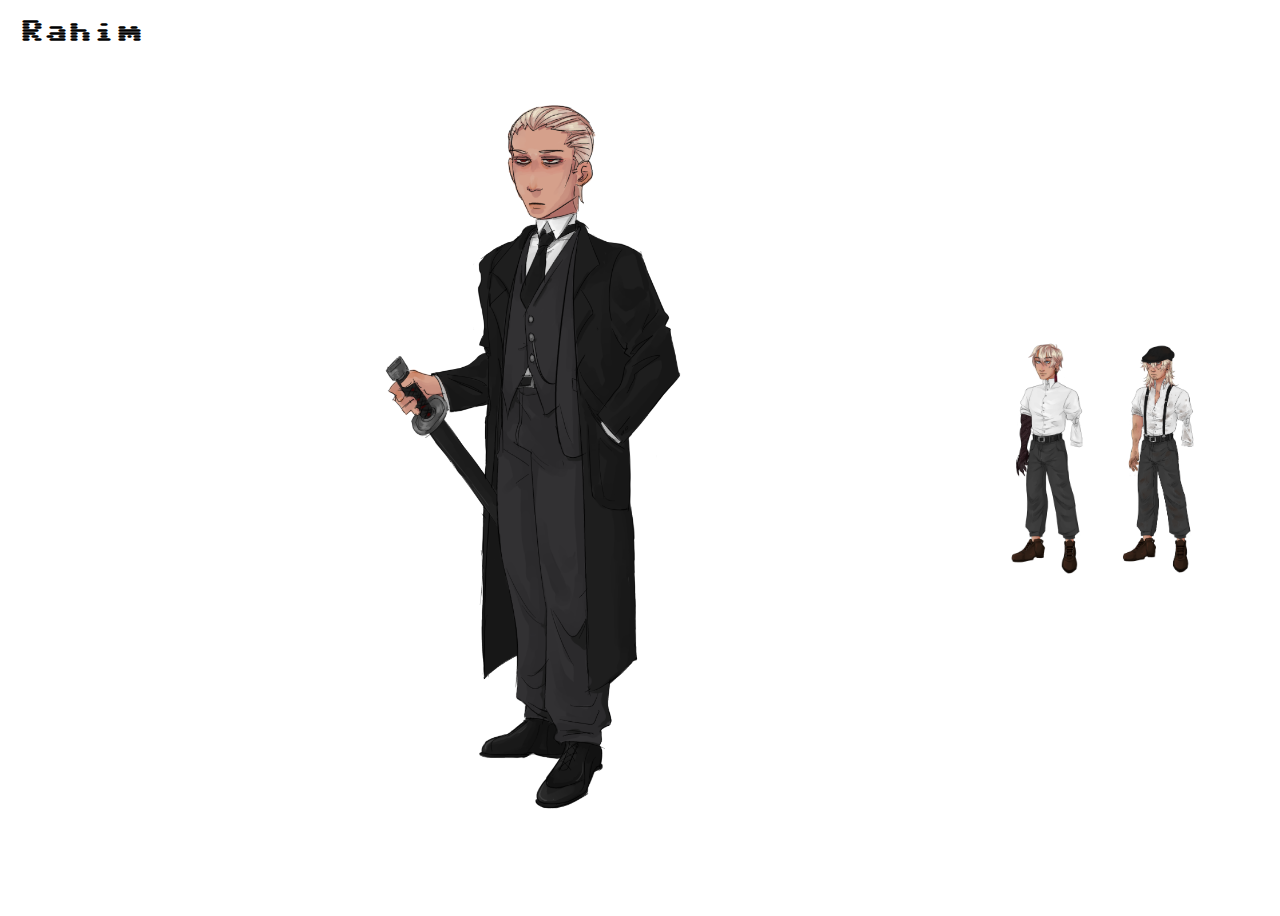
==== Hidden_In_Black_Ice/Expanding_Cards.html @ 58ad038c "Hidden In Black Ice" ====
<!DOCTYPE html>
<html lang="en">

<head>
    <meta charset="UTF-8">
    <meta name="viewport" content="width=device-width, initial-scale=1.0">
    <title>Expanding Cards</title>
    <link rel="stylesheet" href="./expanding_cards.css">
</head>

<body>
    <div class="container">
        <div class="active panel" style="background-image:url('./betterEd.png');">
            <h3>Rahim</h3>
        </div>
        <div class="panel" style="background-image: url('./sketch-1.png');">
            <h3>Edward (Regained Powers)</h3>
        </div>
        <div class="panel" style="background-image:url('./sketch2.png');">
            <h3>Edward(Hopeless)</h3>
        </div>
    </div>
    <script src="./expanding_cards.js"></script>
</body>

</html>
---- Hidden_In_Black_Ice/expanding_cards.css ----
@import url('https://fonts.googleapis.com/css2?family=Playwrite+AU+VIC+Guides&display=swap');
@import url('https://fonts.googleapis.com/css2?family=Playwrite+AU+VIC+Guides&family=Sixtyfour&display=swap');

*{
    box-sizing: border-box;
}

body {
    font-family: "Sixtyfour";
    display: flex;
    align-items: center;
    justify-content: center;
    overflow: hidden;
    height: 100vh;
}

.container{
    display: flex;
    width:90vw;
}

.panel{
    background-size: contain;
    background-position: center;
    background-repeat: no-repeat;
    height: 80vh;
    border-radius: 50px;
    cursor: pointer;
    flex: 3;
    margin: 10px;
    transition: all 1000ms ease-in;
}

.panel h3{
    font-size: 24px;
    position: absolute;
    top: 20px;
    left:20px;
    margin:0;
    opacity: 0;
}
.panel.active{
    transition: flex .5s ease-in 0.4s;
    flex:30
}
.panel.active h3{
    opacity: 1;
}

@media(max-width:480px){
    .container{
        width: 100vw;
    }
}
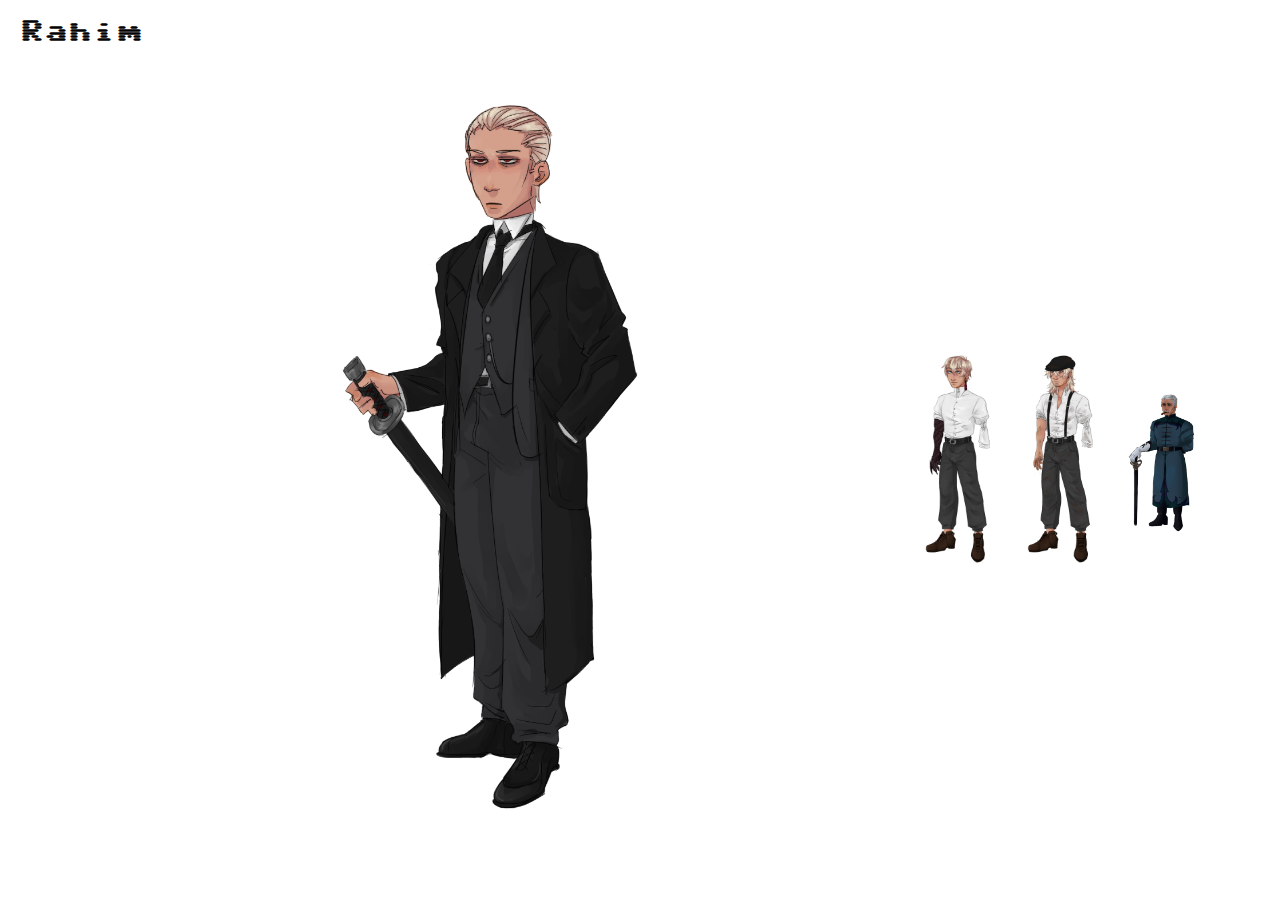
==== commit 066d3953: "Walter Card" ====
--- a/Hidden_In_Black_Ice/Expanding_Cards.html
+++ b/Hidden_In_Black_Ice/Expanding_Cards.html
@@ -14,10 +14,13 @@
             <h3>Rahim</h3>
         </div>
         <div class="panel" style="background-image: url('./sketch-1.png');">
-            <h3>Edward (Regained Powers)</h3>
+            <h3>Edward</h3>
         </div>
         <div class="panel" style="background-image:url('./sketch2.png');">
             <h3>Edward(Hopeless)</h3>
+        </div>
+        <div class="panel" style="background-image:url('./walter.png');">
+            <h3>Walter Stonewell</h3>
         </div>
     </div>
     <script src="./expanding_cards.js"></script>
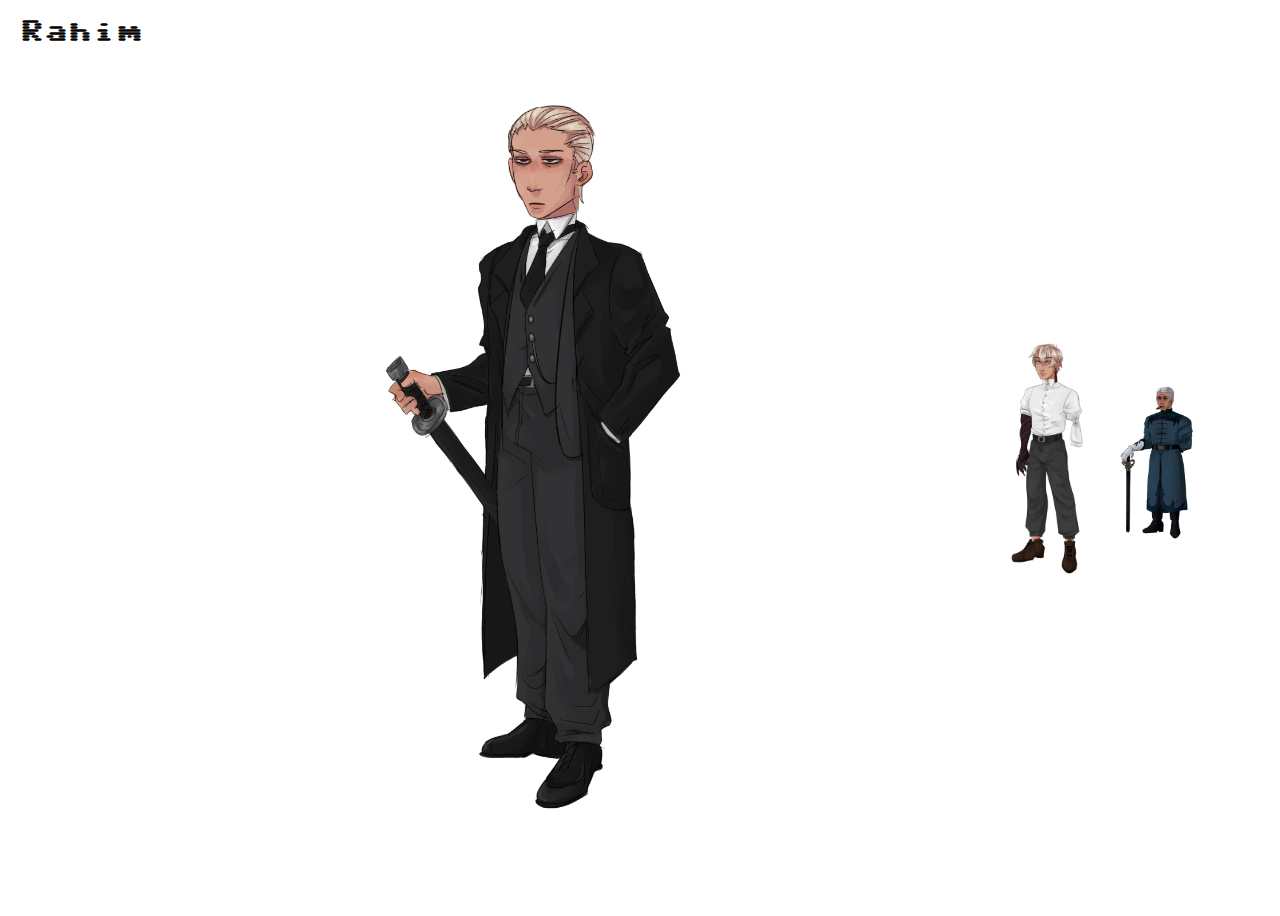
==== commit 412ab9e9: "tweaking character skins" ====
--- a/Hidden_In_Black_Ice/Expanding_Cards.html
+++ b/Hidden_In_Black_Ice/Expanding_Cards.html
@@ -13,12 +13,12 @@
         <div class="active panel" style="background-image:url('./betterEd.png');">
             <h3>Rahim</h3>
         </div>
-        <div class="panel" style="background-image: url('./sketch-1.png');">
+        <div class="panel" id="edward" style="background-image:url('./edward1.png');">
             <h3>Edward</h3>
         </div>
-        <div class="panel" style="background-image:url('./sketch2.png');">
+        <!-- <div class="panel" style="background-image:url('./sketch2.png');">
             <h3>Edward(Hopeless)</h3>
-        </div>
+        </div> -->
         <div class="panel" style="background-image:url('./walter.png');">
             <h3>Walter Stonewell</h3>
         </div>
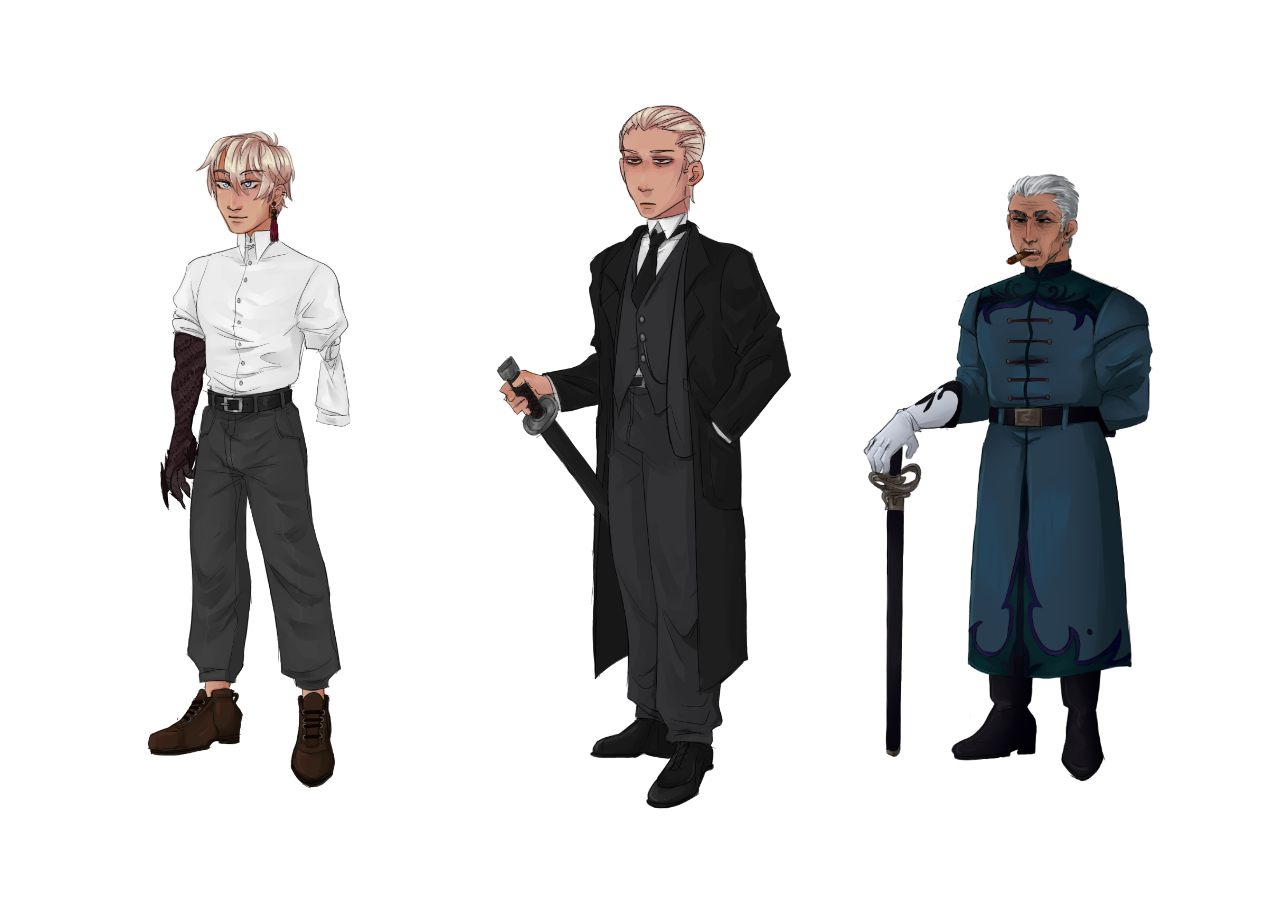
==== commit e41595b6: "created TODOs and optimized panel creation" ====
--- a/Hidden_In_Black_Ice/Expanding_Cards.html
+++ b/Hidden_In_Black_Ice/Expanding_Cards.html
@@ -10,18 +10,19 @@
 
 <body>
     <div class="container">
-        <div class="active panel" style="background-image:url('./betterEd.png');">
+         <!-- <div class="active panel" style="background-image:url('./betterEd.png');">
             <h3>Rahim</h3>
-        </div>
-        <div class="panel" id="edward" style="background-image:url('./edward1.png');">
+        </div> -->
+        <!-- <div class="panel" id="edward" style="background-image:url('./edward1.png');">
             <h3>Edward</h3>
-        </div>
+            <p></p>
+        </div> -->
         <!-- <div class="panel" style="background-image:url('./sketch2.png');">
             <h3>Edward(Hopeless)</h3>
         </div> -->
-        <div class="panel" style="background-image:url('./walter.png');">
+        <!-- <div class="panel" id="walter" style="background-image:url('./walter1.png');">
             <h3>Walter Stonewell</h3>
-        </div>
+        </div> -->
     </div>
     <script src="./expanding_cards.js"></script>
 </body>
--- a/Hidden_In_Black_Ice/expanding_cards.css
+++ b/Hidden_In_Black_Ice/expanding_cards.css
@@ -6,7 +6,8 @@
 }
 
 body {
-    font-family: "Sixtyfour";
+    /* font-family: "Playwrite AU VIC Guides", sans-serif; */
+    font-weight: bold;
     display: flex;
     align-items: center;
     justify-content: center;
@@ -30,9 +31,17 @@
     margin: 10px;
     transition: all 1000ms ease-in;
 }
-
+.panel p{
+    position: absolute;
+    font-size: 18px;
+    left: 20px;
+    bottom: 20px;
+    margin: 0;
+    max-width: 20%;
+    opacity: 0;
+}
 .panel h3{
-    font-size: 24px;
+    font-size: 30px;
     position: absolute;
     top: 20px;
     left:20px;
@@ -46,6 +55,9 @@
 .panel.active h3{
     opacity: 1;
 }
+.panel.active p{
+    opacity: 1;
+}
 
 @media(max-width:480px){
     .container{
